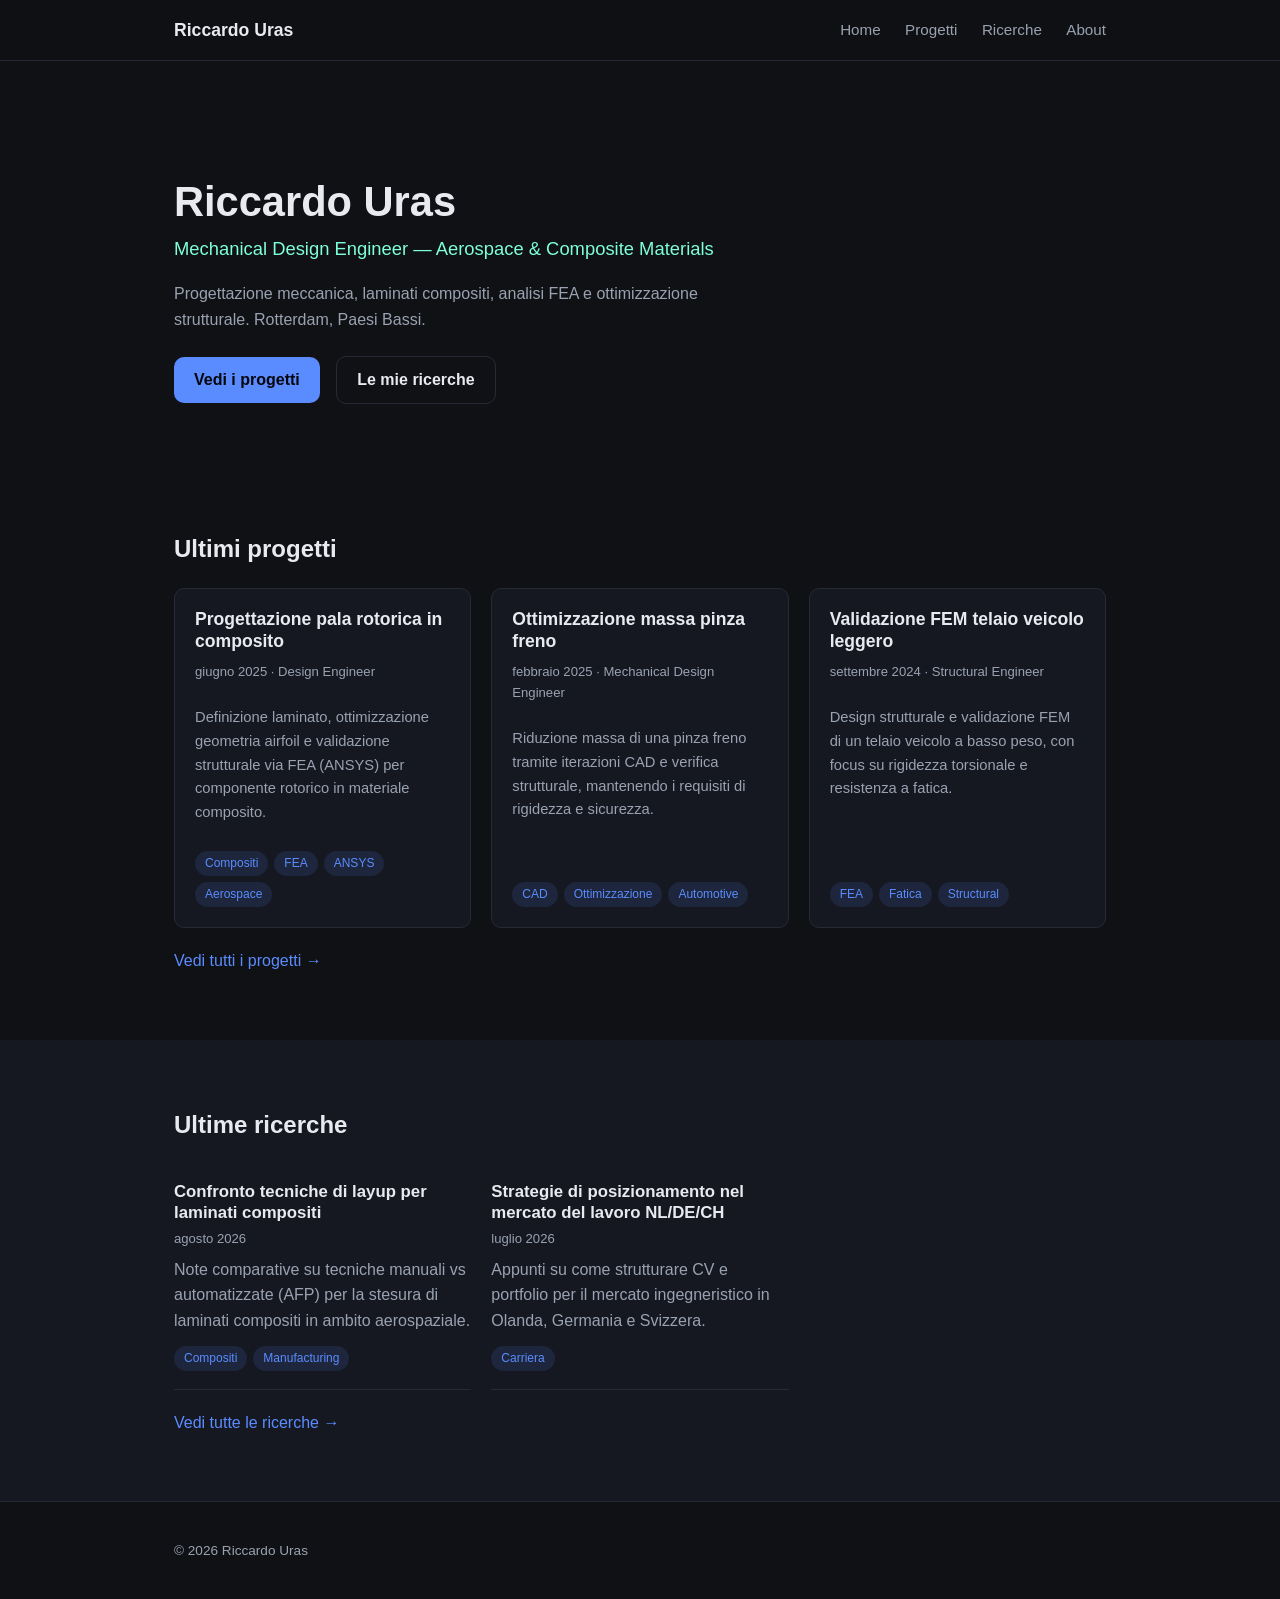
==== index.html @ dc78141c "Add files via upload" ====
<!DOCTYPE html>
<html lang="it">
<head>
<meta charset="UTF-8">
<meta name="viewport" content="width=device-width, initial-scale=1.0">
<title>Riccardo Uras | Mechanical Design Engineer</title>
<meta name="description" content="Portfolio di Riccardo Uras - Mechanical Design Engineer specializzato in materiali compositi e aerospace.">
<link rel="stylesheet" href="assets/css/style.css">
<link rel="icon" href="data:,">
</head>
<body>

<header class="site-header">
  <div class="container header-inner">
    <a href="index.html" class="logo">Riccardo Uras</a>
    <nav class="main-nav">
      <a href="index.html">Home</a>
      <a href="projects.html">Progetti</a>
      <a href="research.html">Ricerche</a>
      <a href="about.html">About</a>
    </nav>
  </div>
</header>

<section class="hero">
  <div class="container">
    <h1>Riccardo Uras</h1>
    <p class="subtitle">Mechanical Design Engineer &mdash; Aerospace &amp; Composite Materials</p>
    <p class="hero-text">
      Progettazione meccanica, laminati compositi, analisi FEA e ottimizzazione strutturale.
      Rotterdam, Paesi Bassi.
    </p>
    <div class="hero-links">
      <a href="projects.html" class="btn btn-primary">Vedi i progetti</a>
      <a href="research.html" class="btn btn-secondary">Le mie ricerche</a>
    </div>
  </div>
</section>

<section class="section">
  <div class="container">
    <h2>Ultimi progetti</h2>
    <div id="latest-projects" class="card-grid">Caricamento...</div>
    <p class="see-all"><a href="projects.html">Vedi tutti i progetti &rarr;</a></p>
  </div>
</section>

<section class="section section-alt">
  <div class="container">
    <h2>Ultime ricerche</h2>
    <div id="latest-research" class="card-grid">Caricamento...</div>
    <p class="see-all"><a href="research.html">Vedi tutte le ricerche &rarr;</a></p>
  </div>
</section>

<footer class="site-footer">
  <div class="container">
    <p>&copy; <span id="year"></span> Riccardo Uras</p>
  </div>
</footer>

<script src="assets/js/main.js"></script>
<script>
  document.getElementById('year').textContent = new Date().getFullYear();
  loadHomeContent();
</script>
</body>
</html>
---- assets/css/style.css ----
/* ==== Base ==== */
:root {
  --bg: #0f1115;
  --bg-alt: #151821;
  --text: #e8eaf0;
  --text-dim: #9aa2b1;
  --accent: #5b8cff;
  --accent-2: #7fffd4;
  --border: #262a35;
  --radius: 10px;
  --maxw: 980px;
}

* { box-sizing: border-box; }

body {
  margin: 0;
  background: var(--bg);
  color: var(--text);
  font-family: -apple-system, BlinkMacSystemFont, "Segoe UI", Roboto, Helvetica, Arial, sans-serif;
  line-height: 1.6;
}

.container {
  max-width: var(--maxw);
  margin: 0 auto;
  padding: 0 24px;
}

a { color: var(--accent); text-decoration: none; }
a:hover { text-decoration: underline; }

h1, h2, h3 { line-height: 1.25; }

/* ==== Header ==== */
.site-header {
  border-bottom: 1px solid var(--border);
  position: sticky;
  top: 0;
  background: rgba(15,17,21,0.9);
  backdrop-filter: blur(6px);
  z-index: 10;
}
.header-inner {
  display: flex;
  justify-content: space-between;
  align-items: center;
  padding: 16px 24px;
}
.logo {
  font-weight: 700;
  font-size: 1.1rem;
  color: var(--text);
}
.logo:hover { text-decoration: none; color: var(--accent); }
.main-nav a {
  margin-left: 20px;
  color: var(--text-dim);
  font-size: 0.95rem;
}
.main-nav a.active,
.main-nav a:hover {
  color: var(--text);
}

/* ==== Hero ==== */
.hero {
  padding: 80px 0 60px;
  text-align: left;
}
.hero h1 {
  font-size: 2.6rem;
  margin-bottom: 6px;
}
.subtitle {
  color: var(--accent-2);
  font-size: 1.15rem;
  margin: 0 0 18px;
}
.hero-text {
  max-width: 600px;
  color: var(--text-dim);
}
.hero-links { margin-top: 24px; }

.btn {
  display: inline-block;
  padding: 10px 20px;
  border-radius: var(--radius);
  font-weight: 600;
  margin-right: 12px;
}
.btn-primary {
  background: var(--accent);
  color: #05070c;
}
.btn-primary:hover { text-decoration: none; opacity: 0.9; }
.btn-secondary {
  border: 1px solid var(--border);
  color: var(--text);
}
.btn-secondary:hover { text-decoration: none; border-color: var(--accent); }

/* ==== Sections ==== */
.section { padding: 50px 0; }
.section-alt { background: var(--bg-alt); }
.page-header {
  padding: 60px 0 30px;
  border-bottom: 1px solid var(--border);
}
.page-header p { color: var(--text-dim); }

.see-all { margin-top: 20px; }

/* ==== Cards ==== */
.card-grid {
  display: grid;
  grid-template-columns: repeat(auto-fill, minmax(260px, 1fr));
  gap: 20px;
  margin-top: 24px;
}
.card {
  background: var(--bg-alt);
  border: 1px solid var(--border);
  border-radius: var(--radius);
  padding: 20px;
  display: flex;
  flex-direction: column;
}
.card h3 { margin: 0 0 8px; font-size: 1.1rem; }
.card .meta {
  color: var(--text-dim);
  font-size: 0.82rem;
  margin-bottom: 10px;
}
.card p { color: var(--text-dim); font-size: 0.92rem; flex-grow: 1; }
.tag-row { margin-top: 12px; display: flex; flex-wrap: wrap; gap: 6px; }
.tag {
  background: rgba(91,140,255,0.12);
  color: var(--accent);
  border-radius: 999px;
  padding: 3px 10px;
  font-size: 0.75rem;
}
.card-link { margin-top: 14px; font-weight: 600; font-size: 0.88rem; }

/* ==== Research list ==== */
.list-grid { margin-top: 24px; }
.research-item {
  border-bottom: 1px solid var(--border);
  padding: 18px 0;
}
.research-item h3 { margin: 0 0 4px; font-size: 1.05rem; }
.research-item .meta { color: var(--text-dim); font-size: 0.82rem; margin-bottom: 8px; }
.research-item p { color: var(--text-dim); margin: 0 0 8px; }

/* ==== Filters ==== */
.filters {
  display: flex;
  flex-wrap: wrap;
  gap: 8px;
  margin-bottom: 8px;
}
.filter-btn {
  background: transparent;
  border: 1px solid var(--border);
  color: var(--text-dim);
  border-radius: 999px;
  padding: 5px 14px;
  font-size: 0.82rem;
  cursor: pointer;
}
.filter-btn.active,
.filter-btn:hover {
  border-color: var(--accent);
  color: var(--accent);
}

/* ==== About ==== */
.about-content { max-width: 720px; }
.skills-list { color: var(--text-dim); }

/* ==== Footer ==== */
.site-footer {
  border-top: 1px solid var(--border);
  padding: 24px 0;
  color: var(--text-dim);
  font-size: 0.85rem;
}

@media (max-width: 600px) {
  .header-inner { flex-direction: column; gap: 10px; align-items: flex-start; }
  .main-nav a { margin-left: 0; margin-right: 16px; }
  .hero h1 { font-size: 2rem; }
}
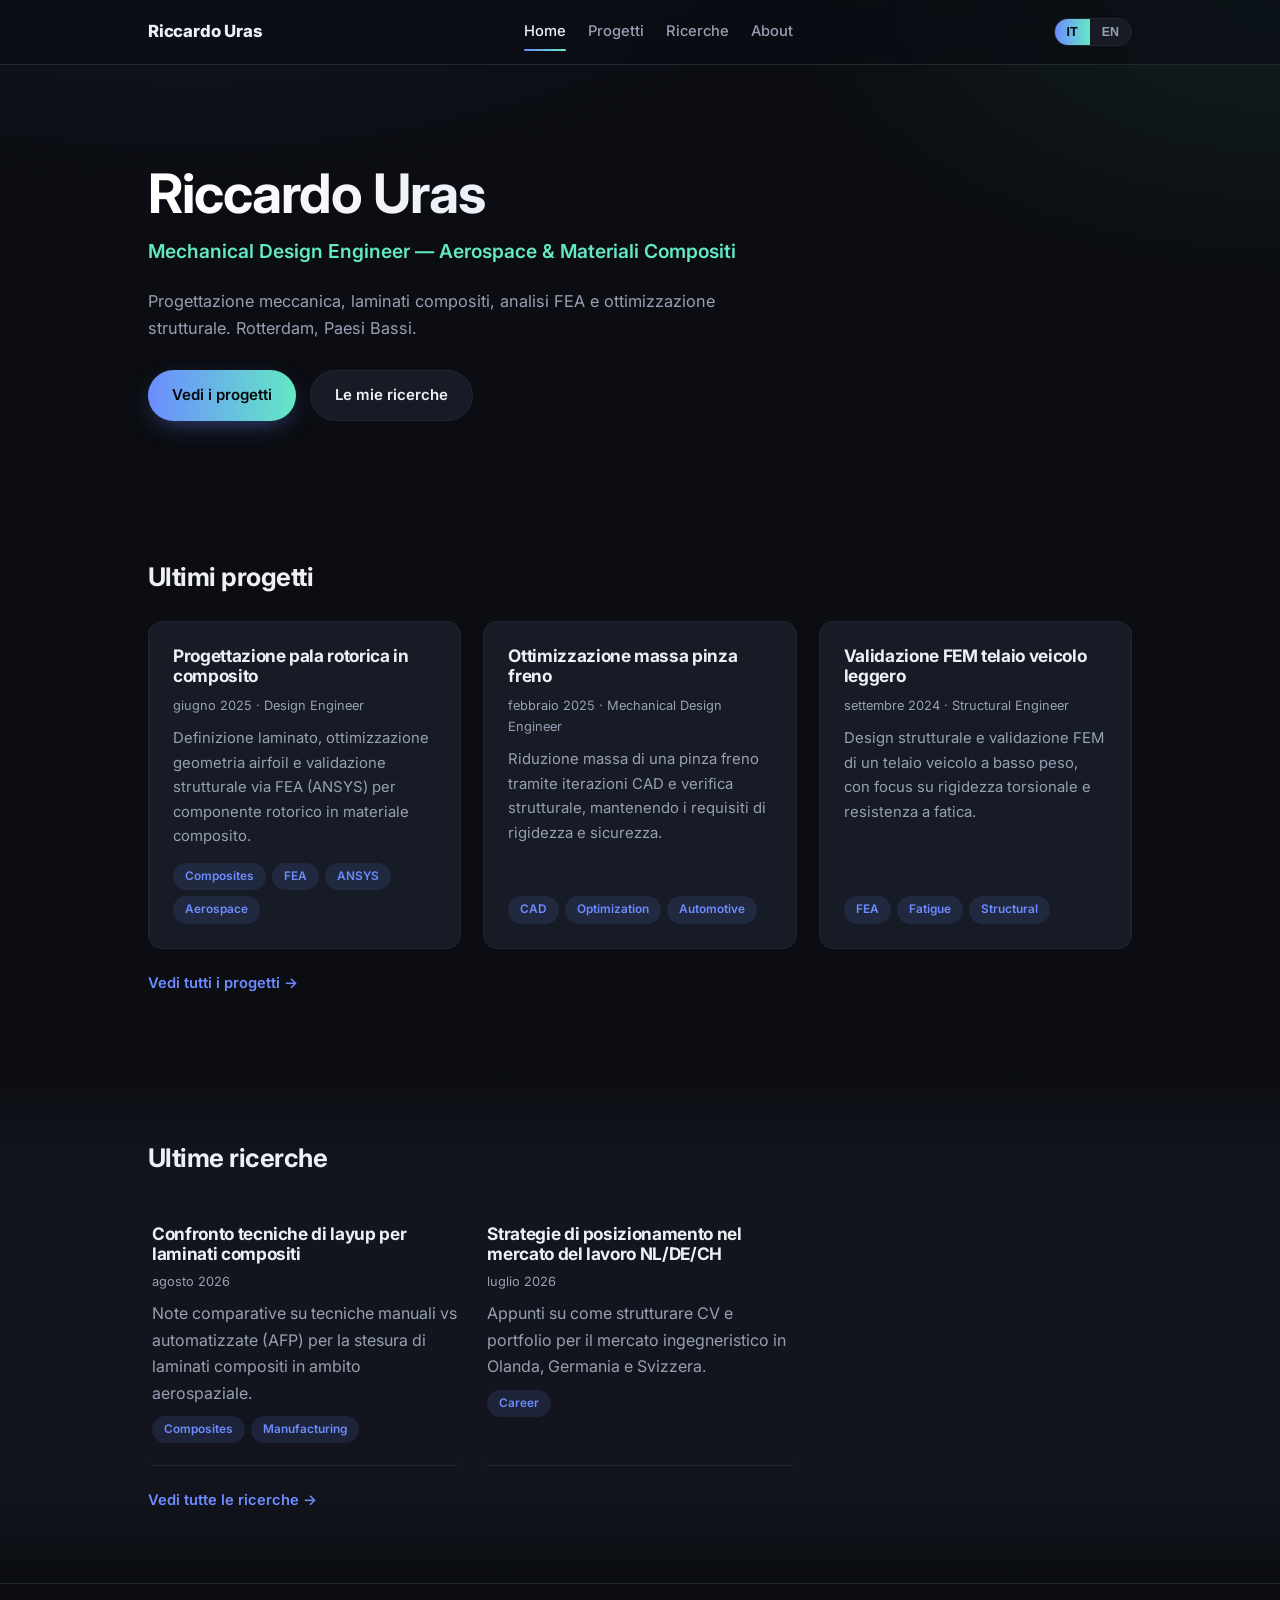
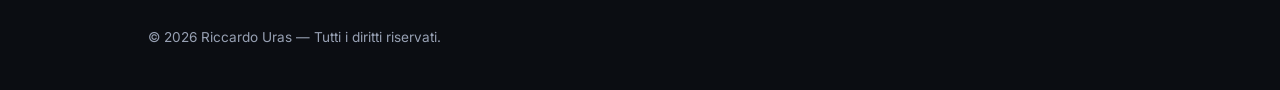
==== commit 84589b46: "Add files via upload" ====
--- a/index.html
+++ b/index.html
@@ -4,7 +4,9 @@
 <meta charset="UTF-8">
 <meta name="viewport" content="width=device-width, initial-scale=1.0">
 <title>Riccardo Uras | Mechanical Design Engineer</title>
-<meta name="description" content="Portfolio di Riccardo Uras - Mechanical Design Engineer specializzato in materiali compositi e aerospace.">
+<meta name="description" content="Portfolio of Riccardo Uras - Mechanical Design Engineer specialized in composite materials and aerospace.">
+<link rel="preconnect" href="https://fonts.googleapis.com">
+<link href="https://fonts.googleapis.com/css2?family=Inter:wght@400;500;600;700;800&display=swap" rel="stylesheet">
 <link rel="stylesheet" href="assets/css/style.css">
 <link rel="icon" href="data:,">
 </head>
@@ -14,55 +16,54 @@
   <div class="container header-inner">
     <a href="index.html" class="logo">Riccardo Uras</a>
     <nav class="main-nav">
-      <a href="index.html">Home</a>
-      <a href="projects.html">Progetti</a>
-      <a href="research.html">Ricerche</a>
-      <a href="about.html">About</a>
+      <a href="index.html" data-i18n="nav_home" class="active">Home</a>
+      <a href="projects.html" data-i18n="nav_projects">Projects</a>
+      <a href="research.html" data-i18n="nav_research">Research</a>
+      <a href="about.html" data-i18n="nav_about">About</a>
     </nav>
+    <div class="header-right">
+      <div class="lang-switch">
+        <button data-lang="it">IT</button>
+        <button data-lang="en">EN</button>
+      </div>
+    </div>
   </div>
 </header>
 
 <section class="hero">
   <div class="container">
-    <h1>Riccardo Uras</h1>
-    <p class="subtitle">Mechanical Design Engineer &mdash; Aerospace &amp; Composite Materials</p>
-    <p class="hero-text">
-      Progettazione meccanica, laminati compositi, analisi FEA e ottimizzazione strutturale.
-      Rotterdam, Paesi Bassi.
-    </p>
+    <h1 data-i18n="hero_title">Riccardo Uras</h1>
+    <p class="subtitle" data-i18n="hero_subtitle">Mechanical Design Engineer</p>
+    <p class="hero-text" data-i18n="hero_text">...</p>
     <div class="hero-links">
-      <a href="projects.html" class="btn btn-primary">Vedi i progetti</a>
-      <a href="research.html" class="btn btn-secondary">Le mie ricerche</a>
+      <a href="projects.html" class="btn btn-primary" data-i18n="hero_btn_projects">View projects</a>
+      <a href="research.html" class="btn btn-secondary" data-i18n="hero_btn_research">My research</a>
     </div>
   </div>
 </section>
 
 <section class="section">
   <div class="container">
-    <h2>Ultimi progetti</h2>
-    <div id="latest-projects" class="card-grid">Caricamento...</div>
-    <p class="see-all"><a href="projects.html">Vedi tutti i progetti &rarr;</a></p>
+    <h2 data-i18n="home_latest_projects">Latest projects</h2>
+    <div id="latest-projects" class="card-grid"></div>
+    <p class="see-all"><a href="projects.html" data-i18n="see_all">View all projects &rarr;</a></p>
   </div>
 </section>
 
 <section class="section section-alt">
   <div class="container">
-    <h2>Ultime ricerche</h2>
-    <div id="latest-research" class="card-grid">Caricamento...</div>
-    <p class="see-all"><a href="research.html">Vedi tutte le ricerche &rarr;</a></p>
+    <h2 data-i18n="home_latest_research">Latest research</h2>
+    <div id="latest-research" class="card-grid"></div>
+    <p class="see-all"><a href="research.html" data-i18n="see_all_research">View all research &rarr;</a></p>
   </div>
 </section>
 
 <footer class="site-footer">
   <div class="container">
-    <p>&copy; <span id="year"></span> Riccardo Uras</p>
+    <p>&copy; <span id="year"></span> Riccardo Uras &mdash; <span data-i18n="footer_rights">All rights reserved.</span></p>
   </div>
 </footer>
 
 <script src="assets/js/main.js"></script>
-<script>
-  document.getElementById('year').textContent = new Date().getFullYear();
-  loadHomeContent();
-</script>
 </body>
 </html>
--- a/assets/css/style.css
+++ b/assets/css/style.css
@@ -1,195 +1,253 @@
-/* ==== Base ==== */
+/* ==== Design tokens ==== */
 :root {
-  --bg: #0f1115;
-  --bg-alt: #151821;
-  --text: #e8eaf0;
-  --text-dim: #9aa2b1;
-  --accent: #5b8cff;
-  --accent-2: #7fffd4;
-  --border: #262a35;
-  --radius: 10px;
-  --maxw: 980px;
+  --bg: #0b0d12;
+  --bg-alt: #12151d;
+  --surface: #171b25;
+  --text: #eef0f5;
+  --text-dim: #97a0b3;
+  --accent: #6c8cff;
+  --accent-2: #63e9c4;
+  --border: #232733;
+  --radius-sm: 8px;
+  --radius: 14px;
+  --radius-lg: 20px;
+  --maxw: 1040px;
+  --shadow: 0 10px 30px -12px rgba(0,0,0,0.5);
+  --transition: 0.2s ease;
 }
 
 * { box-sizing: border-box; }
+
+html { scroll-behavior: smooth; }
 
 body {
   margin: 0;
-  background: var(--bg);
+  background:
+    radial-gradient(1200px 600px at 15% -10%, rgba(108,140,255,0.10), transparent 60%),
+    radial-gradient(900px 500px at 100% 0%, rgba(99,233,196,0.08), transparent 55%),
+    var(--bg);
   color: var(--text);
-  font-family: -apple-system, BlinkMacSystemFont, "Segoe UI", Roboto, Helvetica, Arial, sans-serif;
-  line-height: 1.6;
+  font-family: "Inter", -apple-system, BlinkMacSystemFont, "Segoe UI", Roboto, Helvetica, Arial, sans-serif;
+  line-height: 1.65;
+  -webkit-font-smoothing: antialiased;
 }
 
 .container {
   max-width: var(--maxw);
   margin: 0 auto;
-  padding: 0 24px;
-}
-
-a { color: var(--accent); text-decoration: none; }
-a:hover { text-decoration: underline; }
-
-h1, h2, h3 { line-height: 1.25; }
+  padding: 0 28px;
+}
+
+a { color: var(--accent); text-decoration: none; transition: color var(--transition); }
+a:hover { color: var(--accent-2); }
+
+h1, h2, h3 { line-height: 1.2; letter-spacing: -0.02em; font-weight: 700; }
 
 /* ==== Header ==== */
 .site-header {
   border-bottom: 1px solid var(--border);
   position: sticky;
   top: 0;
-  background: rgba(15,17,21,0.9);
-  backdrop-filter: blur(6px);
-  z-index: 10;
+  background: rgba(11,13,18,0.72);
+  backdrop-filter: blur(14px) saturate(160%);
+  z-index: 20;
 }
 .header-inner {
   display: flex;
   justify-content: space-between;
   align-items: center;
-  padding: 16px 24px;
+  padding: 18px 28px;
+  gap: 16px;
 }
 .logo {
+  font-weight: 800;
+  font-size: 1.05rem;
+  color: var(--text);
+  letter-spacing: -0.01em;
+}
+.logo:hover { color: var(--accent); }
+
+.header-right { display: flex; align-items: center; gap: 20px; }
+
+.main-nav { display: flex; align-items: center; }
+.main-nav a {
+  margin-left: 22px;
+  color: var(--text-dim);
+  font-size: 0.92rem;
+  font-weight: 500;
+  position: relative;
+  padding-bottom: 2px;
+}
+.main-nav a:first-child { margin-left: 0; }
+.main-nav a.active,
+.main-nav a:hover { color: var(--text); }
+.main-nav a.active::after {
+  content: "";
+  position: absolute;
+  left: 0; right: 0; bottom: -6px;
+  height: 2px;
+  background: linear-gradient(90deg, var(--accent), var(--accent-2));
+  border-radius: 2px;
+}
+
+/* Language switch */
+.lang-switch {
+  display: flex;
+  border: 1px solid var(--border);
+  border-radius: 999px;
+  overflow: hidden;
+  background: var(--surface);
+}
+.lang-switch button {
+  border: none;
+  background: transparent;
+  color: var(--text-dim);
+  font-size: 0.78rem;
   font-weight: 700;
-  font-size: 1.1rem;
-  color: var(--text);
-}
-.logo:hover { text-decoration: none; color: var(--accent); }
-.main-nav a {
-  margin-left: 20px;
-  color: var(--text-dim);
-  font-size: 0.95rem;
-}
-.main-nav a.active,
-.main-nav a:hover {
-  color: var(--text);
+  padding: 6px 12px;
+  cursor: pointer;
+  transition: all var(--transition);
+}
+.lang-switch button.active {
+  background: linear-gradient(90deg, var(--accent), var(--accent-2));
+  color: #05070c;
 }
 
 /* ==== Hero ==== */
-.hero {
-  padding: 80px 0 60px;
-  text-align: left;
-}
+.hero { padding: 96px 0 64px; position: relative; }
 .hero h1 {
-  font-size: 2.6rem;
-  margin-bottom: 6px;
+  font-size: clamp(2.4rem, 5vw, 3.4rem);
+  margin: 0 0 10px;
+  background: linear-gradient(90deg, #ffffff, #c7d0e8);
+  -webkit-background-clip: text;
+  background-clip: text;
+  color: transparent;
 }
 .subtitle {
   color: var(--accent-2);
-  font-size: 1.15rem;
-  margin: 0 0 18px;
-}
-.hero-text {
-  max-width: 600px;
-  color: var(--text-dim);
-}
-.hero-links { margin-top: 24px; }
+  font-size: 1.2rem;
+  font-weight: 600;
+  margin: 0 0 20px;
+}
+.hero-text { max-width: 620px; color: var(--text-dim); font-size: 1.02rem; }
+.hero-links { margin-top: 28px; display: flex; gap: 14px; flex-wrap: wrap; }
 
 .btn {
-  display: inline-block;
-  padding: 10px 20px;
-  border-radius: var(--radius);
-  font-weight: 600;
-  margin-right: 12px;
+  display: inline-flex;
+  align-items: center;
+  padding: 12px 24px;
+  border-radius: 999px;
+  font-weight: 600;
+  font-size: 0.94rem;
+  transition: transform var(--transition), box-shadow var(--transition), opacity var(--transition);
 }
 .btn-primary {
-  background: var(--accent);
+  background: linear-gradient(90deg, var(--accent), var(--accent-2));
   color: #05070c;
-}
-.btn-primary:hover { text-decoration: none; opacity: 0.9; }
+  box-shadow: 0 8px 24px -8px rgba(108,140,255,0.5);
+}
+.btn-primary:hover { transform: translateY(-2px); color: #05070c; }
 .btn-secondary {
   border: 1px solid var(--border);
   color: var(--text);
-}
-.btn-secondary:hover { text-decoration: none; border-color: var(--accent); }
+  background: var(--surface);
+}
+.btn-secondary:hover { border-color: var(--accent); color: var(--text); transform: translateY(-2px); }
 
 /* ==== Sections ==== */
-.section { padding: 50px 0; }
-.section-alt { background: var(--bg-alt); }
-.page-header {
-  padding: 60px 0 30px;
-  border-bottom: 1px solid var(--border);
-}
-.page-header p { color: var(--text-dim); }
-
-.see-all { margin-top: 20px; }
+.section { padding: 56px 0; }
+.section-alt { background: linear-gradient(180deg, transparent, var(--bg-alt) 20%, var(--bg-alt) 80%, transparent); }
+.section h2 { font-size: 1.6rem; margin-bottom: 4px; }
+
+.page-header { padding: 72px 0 36px; border-bottom: 1px solid var(--border); }
+.page-header h1 { font-size: clamp(2rem, 4vw, 2.6rem); margin-bottom: 10px; }
+.page-header p { color: var(--text-dim); font-size: 1.02rem; max-width: 600px; }
+
+.see-all { margin-top: 22px; font-weight: 600; font-size: 0.92rem; }
 
 /* ==== Cards ==== */
 .card-grid {
   display: grid;
-  grid-template-columns: repeat(auto-fill, minmax(260px, 1fr));
-  gap: 20px;
-  margin-top: 24px;
+  grid-template-columns: repeat(auto-fill, minmax(270px, 1fr));
+  gap: 22px;
+  margin-top: 28px;
 }
 .card {
-  background: var(--bg-alt);
+  background: var(--surface);
   border: 1px solid var(--border);
   border-radius: var(--radius);
-  padding: 20px;
+  padding: 24px;
   display: flex;
   flex-direction: column;
-}
-.card h3 { margin: 0 0 8px; font-size: 1.1rem; }
-.card .meta {
-  color: var(--text-dim);
-  font-size: 0.82rem;
-  margin-bottom: 10px;
-}
-.card p { color: var(--text-dim); font-size: 0.92rem; flex-grow: 1; }
-.tag-row { margin-top: 12px; display: flex; flex-wrap: wrap; gap: 6px; }
+  transition: transform var(--transition), border-color var(--transition), box-shadow var(--transition);
+}
+.card:hover {
+  transform: translateY(-4px);
+  border-color: rgba(108,140,255,0.35);
+  box-shadow: var(--shadow);
+}
+.card h3 { margin: 0 0 8px; font-size: 1.08rem; }
+.card .meta { color: var(--text-dim); font-size: 0.8rem; margin-bottom: 10px; }
+.card p { color: var(--text-dim); font-size: 0.93rem; flex-grow: 1; margin: 0 0 14px; }
+
+.tag-row { display: flex; flex-wrap: wrap; gap: 6px; margin-top: auto; }
 .tag {
-  background: rgba(91,140,255,0.12);
+  background: rgba(108,140,255,0.12);
   color: var(--accent);
   border-radius: 999px;
-  padding: 3px 10px;
-  font-size: 0.75rem;
-}
-.card-link { margin-top: 14px; font-weight: 600; font-size: 0.88rem; }
+  padding: 4px 12px;
+  font-size: 0.74rem;
+  font-weight: 600;
+}
+.card-link { margin-top: 14px; font-weight: 600; font-size: 0.88rem; display: inline-block; }
 
 /* ==== Research list ==== */
-.list-grid { margin-top: 24px; }
+.list-grid { margin-top: 28px; display: flex; flex-direction: column; gap: 4px; }
 .research-item {
   border-bottom: 1px solid var(--border);
-  padding: 18px 0;
-}
-.research-item h3 { margin: 0 0 4px; font-size: 1.05rem; }
-.research-item .meta { color: var(--text-dim); font-size: 0.82rem; margin-bottom: 8px; }
-.research-item p { color: var(--text-dim); margin: 0 0 8px; }
+  padding: 22px 4px;
+  transition: background var(--transition);
+  border-radius: var(--radius-sm);
+}
+.research-item:hover { background: rgba(255,255,255,0.02); }
+.research-item h3 { margin: 0 0 6px; font-size: 1.08rem; }
+.research-item .meta { color: var(--text-dim); font-size: 0.8rem; margin-bottom: 8px; }
+.research-item p { color: var(--text-dim); margin: 0 0 10px; }
 
 /* ==== Filters ==== */
-.filters {
-  display: flex;
-  flex-wrap: wrap;
-  gap: 8px;
-  margin-bottom: 8px;
-}
+.filters { display: flex; flex-wrap: wrap; gap: 8px; margin-bottom: 4px; }
 .filter-btn {
-  background: transparent;
-  border: 1px solid var(--border);
-  color: var(--text-dim);
-  border-radius: 999px;
-  padding: 5px 14px;
+  background: var(--surface);
+  border: 1px solid var(--border);
+  color: var(--text-dim);
+  border-radius: 999px;
+  padding: 6px 16px;
   font-size: 0.82rem;
+  font-weight: 600;
   cursor: pointer;
+  transition: all var(--transition);
 }
 .filter-btn.active,
-.filter-btn:hover {
-  border-color: var(--accent);
-  color: var(--accent);
-}
+.filter-btn:hover { border-color: var(--accent); color: var(--text); background: rgba(108,140,255,0.1); }
 
 /* ==== About ==== */
 .about-content { max-width: 720px; }
-.skills-list { color: var(--text-dim); }
+.about-content p { color: var(--text-dim); font-size: 1rem; }
+.about-content h2 { margin-top: 40px; font-size: 1.3rem; }
+.skills-list { color: var(--text-dim); padding-left: 20px; }
+.skills-list li { margin-bottom: 6px; }
 
 /* ==== Footer ==== */
 .site-footer {
   border-top: 1px solid var(--border);
-  padding: 24px 0;
+  padding: 28px 0;
   color: var(--text-dim);
   font-size: 0.85rem;
 }
 
-@media (max-width: 600px) {
-  .header-inner { flex-direction: column; gap: 10px; align-items: flex-start; }
-  .main-nav a { margin-left: 0; margin-right: 16px; }
-  .hero h1 { font-size: 2rem; }
-}
+@media (max-width: 640px) {
+  .header-inner { flex-wrap: wrap; }
+  .main-nav a { margin-left: 0; margin-right: 18px; }
+  .header-right { width: 100%; justify-content: space-between; order: 3; margin-top: 10px; }
+  .hero { padding: 64px 0 44px; }
+}
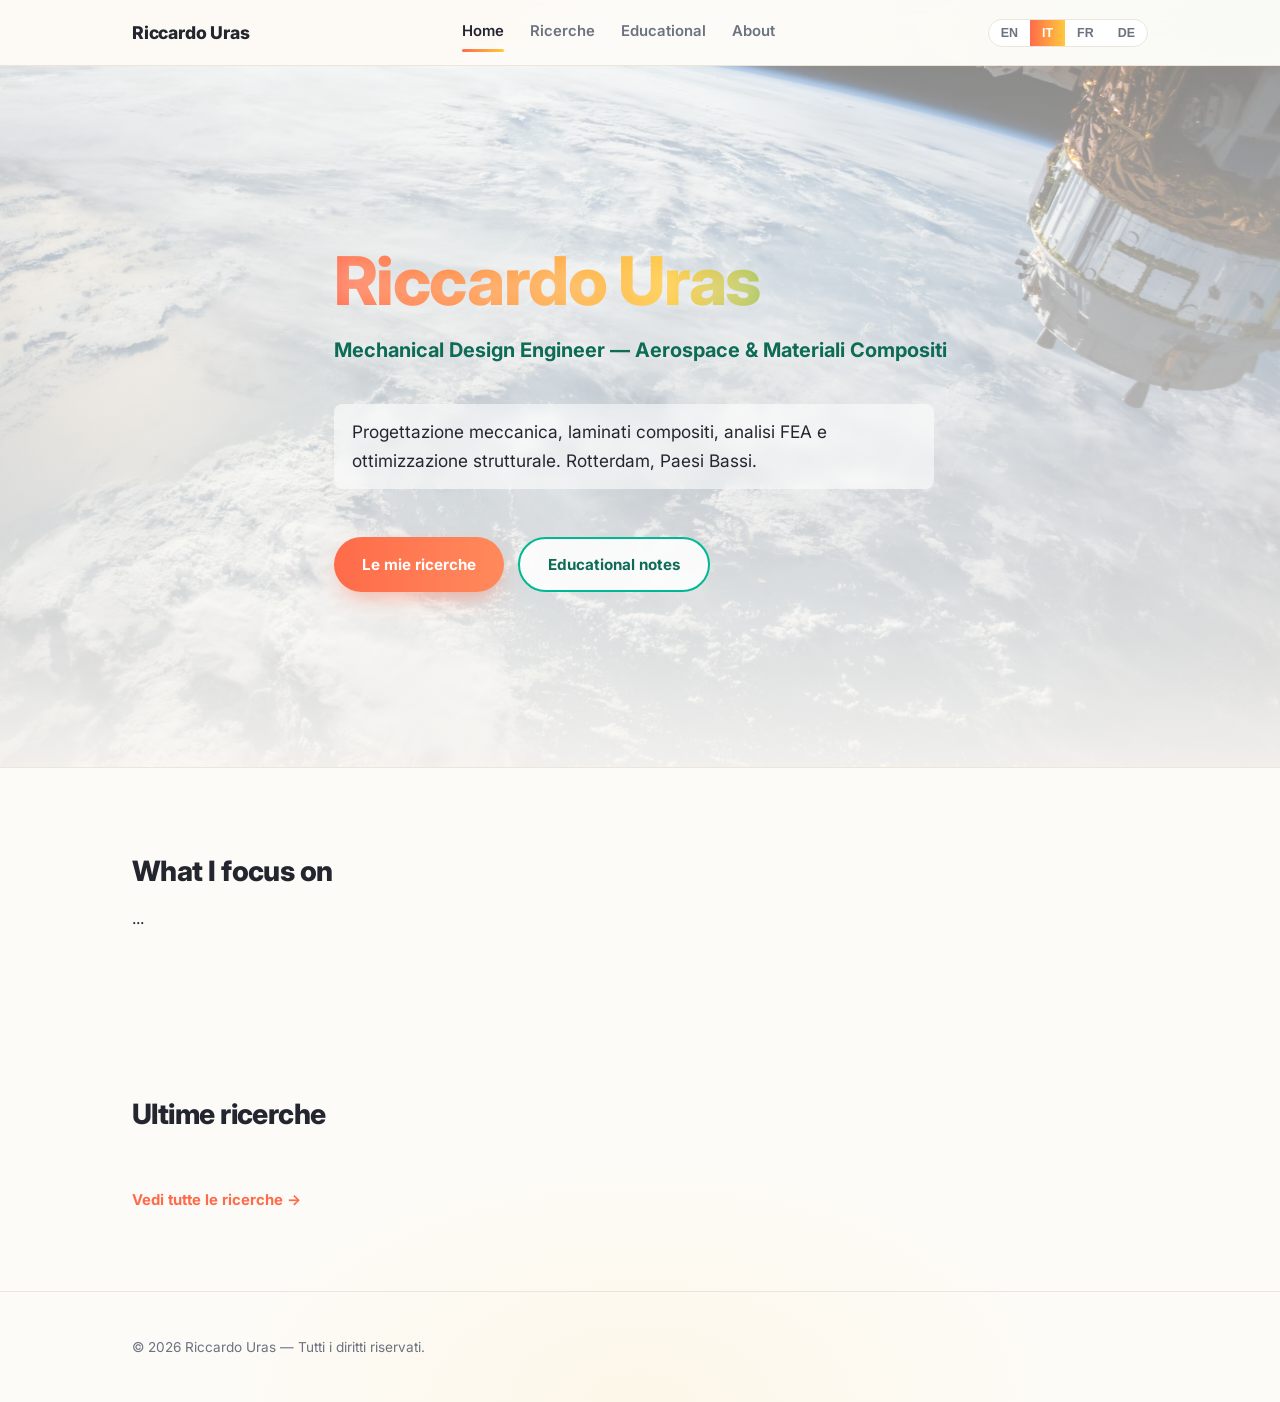
==== commit 55ce166c: "Add files via upload" ====
--- a/index.html
+++ b/index.html
@@ -1,5 +1,5 @@
 <!DOCTYPE html>
-<html lang="it">
+<html lang="en">
 <head>
 <meta charset="UTF-8">
 <meta name="viewport" content="width=device-width, initial-scale=1.0">
@@ -17,14 +17,16 @@
     <a href="index.html" class="logo">Riccardo Uras</a>
     <nav class="main-nav">
       <a href="index.html" data-i18n="nav_home" class="active">Home</a>
-      <a href="projects.html" data-i18n="nav_projects">Projects</a>
       <a href="research.html" data-i18n="nav_research">Research</a>
+      <a href="educational.html" data-i18n="nav_educational">Educational</a>
       <a href="about.html" data-i18n="nav_about">About</a>
     </nav>
     <div class="header-right">
       <div class="lang-switch">
+        <button data-lang="en">EN</button>
         <button data-lang="it">IT</button>
-        <button data-lang="en">EN</button>
+        <button data-lang="fr">FR</button>
+        <button data-lang="de">DE</button>
       </div>
     </div>
   </div>
@@ -36,25 +38,24 @@
     <p class="subtitle" data-i18n="hero_subtitle">Mechanical Design Engineer</p>
     <p class="hero-text" data-i18n="hero_text">...</p>
     <div class="hero-links">
-      <a href="projects.html" class="btn btn-primary" data-i18n="hero_btn_projects">View projects</a>
-      <a href="research.html" class="btn btn-secondary" data-i18n="hero_btn_research">My research</a>
+      <a href="research.html" class="btn btn-primary" data-i18n="hero_btn_research">Explore my research</a>
+      <a href="educational.html" class="btn btn-secondary" data-i18n="hero_btn_educational">Educational notes</a>
     </div>
   </div>
 </section>
 
 <section class="section">
   <div class="container">
-    <h2 data-i18n="home_latest_projects">Latest projects</h2>
-    <div id="latest-projects" class="card-grid"></div>
-    <p class="see-all"><a href="projects.html" data-i18n="see_all">View all projects &rarr;</a></p>
+    <h2 data-i18n="home_intro_title">What I focus on</h2>
+    <p class="section-intro-text" data-i18n="home_intro_text">...</p>
   </div>
 </section>
 
-<section class="section section-alt">
+<section class="section">
   <div class="container">
-    <h2 data-i18n="home_latest_research">Latest research</h2>
-    <div id="latest-research" class="card-grid"></div>
-    <p class="see-all"><a href="research.html" data-i18n="see_all_research">View all research &rarr;</a></p>
+    <h2 data-i18n="home_latest_research">Latest articles</h2>
+    <div id="latest-research" class="list-grid"></div>
+    <p class="see-all"><a href="research.html" data-i18n="see_all_research">View all articles &rarr;</a></p>
   </div>
 </section>
 
--- a/assets/css/style.css
+++ b/assets/css/style.css
@@ -1,30 +1,31 @@
-/* ==== Design tokens ==== */
+/* ==== Design tokens - LIGHT & VIBRANT THEME v2 ==== */
 :root {
-  --bg: #0b0d12;
-  --bg-alt: #12151d;
-  --surface: #171b25;
-  --text: #eef0f5;
-  --text-dim: #97a0b3;
-  --accent: #6c8cff;
-  --accent-2: #63e9c4;
-  --border: #232733;
+  --bg: #fdfbf7;
+  --bg-alt: #fff4e8;
+  --surface: #ffffff;
+  --text: #23262f;
+  --text-dim: #6b7280;
+  --accent: #ff6b4a;
+  --accent-2: #00b894;
+  --accent-3: #ffc93c;
+  --border: #ece5da;
   --radius-sm: 8px;
-  --radius: 14px;
-  --radius-lg: 20px;
-  --maxw: 1040px;
-  --shadow: 0 10px 30px -12px rgba(0,0,0,0.5);
+  --radius: 16px;
+  --radius-lg: 22px;
+  --maxw: 1080px;
+  --shadow: 0 12px 28px -14px rgba(35,38,47,0.18);
   --transition: 0.2s ease;
 }
 
 * { box-sizing: border-box; }
-
 html { scroll-behavior: smooth; }
 
 body {
   margin: 0;
   background:
-    radial-gradient(1200px 600px at 15% -10%, rgba(108,140,255,0.10), transparent 60%),
-    radial-gradient(900px 500px at 100% 0%, rgba(99,233,196,0.08), transparent 55%),
+    radial-gradient(1000px 500px at 10% -10%, rgba(255,107,74,0.10), transparent 60%),
+    radial-gradient(900px 500px at 100% 0%, rgba(0,184,148,0.10), transparent 55%),
+    radial-gradient(700px 400px at 50% 100%, rgba(255,201,60,0.08), transparent 60%),
     var(--bg);
   color: var(--text);
   font-family: "Inter", -apple-system, BlinkMacSystemFont, "Segoe UI", Roboto, Helvetica, Arial, sans-serif;
@@ -32,222 +33,144 @@
   -webkit-font-smoothing: antialiased;
 }
 
-.container {
-  max-width: var(--maxw);
-  margin: 0 auto;
-  padding: 0 28px;
-}
-
+.container { max-width: var(--maxw); margin: 0 auto; padding: 0 32px; }
 a { color: var(--accent); text-decoration: none; transition: color var(--transition); }
 a:hover { color: var(--accent-2); }
-
-h1, h2, h3 { line-height: 1.2; letter-spacing: -0.02em; font-weight: 700; }
+h1, h2, h3 { line-height: 1.2; letter-spacing: -0.02em; font-weight: 800; color: var(--text); }
 
 /* ==== Header ==== */
 .site-header {
   border-bottom: 1px solid var(--border);
   position: sticky;
   top: 0;
-  background: rgba(11,13,18,0.72);
+  background: rgba(253,251,247,0.85);
   backdrop-filter: blur(14px) saturate(160%);
   z-index: 20;
 }
-.header-inner {
-  display: flex;
-  justify-content: space-between;
-  align-items: center;
-  padding: 18px 28px;
-  gap: 16px;
-}
-.logo {
-  font-weight: 800;
-  font-size: 1.05rem;
-  color: var(--text);
-  letter-spacing: -0.01em;
-}
+.header-inner { display: flex; justify-content: space-between; align-items: center; padding: 18px 32px; gap: 16px; }
+.logo { font-weight: 800; font-size: 1.1rem; color: var(--text); letter-spacing: -0.01em; }
 .logo:hover { color: var(--accent); }
-
 .header-right { display: flex; align-items: center; gap: 20px; }
-
 .main-nav { display: flex; align-items: center; }
-.main-nav a {
-  margin-left: 22px;
-  color: var(--text-dim);
-  font-size: 0.92rem;
-  font-weight: 500;
-  position: relative;
-  padding-bottom: 2px;
-}
+.main-nav a { margin-left: 26px; color: var(--text-dim); font-size: 0.93rem; font-weight: 600; position: relative; padding-bottom: 2px; }
 .main-nav a:first-child { margin-left: 0; }
-.main-nav a.active,
-.main-nav a:hover { color: var(--text); }
+.main-nav a.active, .main-nav a:hover { color: var(--text); }
 .main-nav a.active::after {
-  content: "";
-  position: absolute;
-  left: 0; right: 0; bottom: -6px;
-  height: 2px;
-  background: linear-gradient(90deg, var(--accent), var(--accent-2));
-  border-radius: 2px;
+  content: ""; position: absolute; left: 0; right: 0; bottom: -6px; height: 3px;
+  background: linear-gradient(90deg, var(--accent), var(--accent-3)); border-radius: 2px;
 }
 
-/* Language switch */
-.lang-switch {
+.lang-switch { display: flex; border: 1px solid var(--border); border-radius: 999px; overflow: hidden; background: var(--surface); }
+.lang-switch button { border: none; background: transparent; color: var(--text-dim); font-size: 0.78rem; font-weight: 700; padding: 6px 12px; cursor: pointer; transition: all var(--transition); }
+.lang-switch button.active { background: linear-gradient(90deg, var(--accent), var(--accent-3)); color: #ffffff; }
+
+/* ==== Hero — more immersive, lighter overlay so the photo shows through ==== */
+.hero {
+  min-height: 78vh;
   display: flex;
-  border: 1px solid var(--border);
-  border-radius: 999px;
-  overflow: hidden;
-  background: var(--surface);
+  align-items: center;
+  position: relative;
+  background-image:
+    linear-gradient(180deg, rgba(253,251,247,0.55) 0%, rgba(253,251,247,0.72) 55%, rgba(253,251,247,0.94) 100%),
+    url('../img/hero-bg.jpg');
+  background-size: cover;
+  background-position: center 45%;
+  background-repeat: no-repeat;
+  border-bottom: 1px solid var(--border);
 }
-.lang-switch button {
-  border: none;
-  background: transparent;
-  color: var(--text-dim);
-  font-size: 0.78rem;
-  font-weight: 700;
-  padding: 6px 12px;
-  cursor: pointer;
-  transition: all var(--transition);
-}
-.lang-switch button.active {
-  background: linear-gradient(90deg, var(--accent), var(--accent-2));
-  color: #05070c;
-}
-
-/* ==== Hero ==== */
-.hero { padding: 96px 0 64px; position: relative; }
+.hero .container { padding-top: 60px; padding-bottom: 60px; }
 .hero h1 {
-  font-size: clamp(2.4rem, 5vw, 3.4rem);
-  margin: 0 0 10px;
-  background: linear-gradient(90deg, #ffffff, #c7d0e8);
+  font-size: clamp(2.6rem, 6vw, 4.2rem);
+  margin: 0 0 12px;
+  background: linear-gradient(90deg, var(--accent), var(--accent-3) 55%, var(--accent-2));
   -webkit-background-clip: text;
   background-clip: text;
   color: transparent;
+  text-shadow: 0 2px 24px rgba(255,255,255,0.4);
 }
 .subtitle {
-  color: var(--accent-2);
-  font-size: 1.2rem;
-  font-weight: 600;
+  color: #0e6b56;
+  font-size: 1.25rem;
+  font-weight: 700;
   margin: 0 0 20px;
+  text-shadow: 0 1px 12px rgba(255,255,255,0.6);
 }
-.hero-text { max-width: 620px; color: var(--text-dim); font-size: 1.02rem; }
-.hero-links { margin-top: 28px; display: flex; gap: 14px; flex-wrap: wrap; }
+.hero-text {
+  max-width: 600px;
+  color: var(--text);
+  font-size: 1.08rem;
+  background: rgba(255,255,255,0.55);
+  backdrop-filter: blur(6px);
+  padding: 14px 18px;
+  border-radius: var(--radius-sm);
+  display: inline-block;
+}
+.hero-links { margin-top: 30px; display: flex; gap: 14px; flex-wrap: wrap; }
 
-.btn {
-  display: inline-flex;
-  align-items: center;
-  padding: 12px 24px;
-  border-radius: 999px;
-  font-weight: 600;
-  font-size: 0.94rem;
-  transition: transform var(--transition), box-shadow var(--transition), opacity var(--transition);
-}
-.btn-primary {
-  background: linear-gradient(90deg, var(--accent), var(--accent-2));
-  color: #05070c;
-  box-shadow: 0 8px 24px -8px rgba(108,140,255,0.5);
-}
-.btn-primary:hover { transform: translateY(-2px); color: #05070c; }
-.btn-secondary {
-  border: 1px solid var(--border);
-  color: var(--text);
-  background: var(--surface);
-}
-.btn-secondary:hover { border-color: var(--accent); color: var(--text); transform: translateY(-2px); }
+.btn { display: inline-flex; align-items: center; padding: 13px 28px; border-radius: 999px; font-weight: 700; font-size: 0.95rem; transition: transform var(--transition), box-shadow var(--transition), opacity var(--transition); }
+.btn-primary { background: linear-gradient(90deg, var(--accent), #ff8a5c); color: #ffffff; box-shadow: 0 10px 24px -8px rgba(255,107,74,0.55); }
+.btn-primary:hover { transform: translateY(-2px); color: #ffffff; box-shadow: 0 14px 28px -8px rgba(255,107,74,0.65); }
+.btn-secondary { border: 2px solid var(--accent-2); color: #0e6b56; background: rgba(255,255,255,0.85); backdrop-filter: blur(4px); }
+.btn-secondary:hover { background: var(--accent-2); color: #ffffff; transform: translateY(-2px); }
 
 /* ==== Sections ==== */
-.section { padding: 56px 0; }
+.section { padding: 64px 0; }
 .section-alt { background: linear-gradient(180deg, transparent, var(--bg-alt) 20%, var(--bg-alt) 80%, transparent); }
-.section h2 { font-size: 1.6rem; margin-bottom: 4px; }
-
-.page-header { padding: 72px 0 36px; border-bottom: 1px solid var(--border); }
-.page-header h1 { font-size: clamp(2rem, 4vw, 2.6rem); margin-bottom: 10px; }
-.page-header p { color: var(--text-dim); font-size: 1.02rem; max-width: 600px; }
-
-.see-all { margin-top: 22px; font-weight: 600; font-size: 0.92rem; }
+.section h2 { font-size: 1.75rem; margin-bottom: 6px; }
+.page-header { padding: 76px 0 40px; border-bottom: 1px solid var(--border); }
+.page-header h1 { font-size: clamp(2.1rem, 4vw, 2.8rem); margin-bottom: 12px; }
+.page-header p { color: var(--text-dim); font-size: 1.06rem; max-width: 620px; }
+.see-all { margin-top: 24px; font-weight: 700; font-size: 0.93rem; }
 
 /* ==== Cards ==== */
-.card-grid {
-  display: grid;
-  grid-template-columns: repeat(auto-fill, minmax(270px, 1fr));
-  gap: 22px;
-  margin-top: 28px;
-}
+.card-grid { display: grid; grid-template-columns: repeat(auto-fill, minmax(280px, 1fr)); gap: 24px; margin-top: 32px; }
 .card {
   background: var(--surface);
   border: 1px solid var(--border);
   border-radius: var(--radius);
-  padding: 24px;
+  padding: 26px;
   display: flex;
   flex-direction: column;
   transition: transform var(--transition), border-color var(--transition), box-shadow var(--transition);
+  border-top: 4px solid var(--accent-3);
 }
-.card:hover {
-  transform: translateY(-4px);
-  border-color: rgba(108,140,255,0.35);
-  box-shadow: var(--shadow);
-}
-.card h3 { margin: 0 0 8px; font-size: 1.08rem; }
-.card .meta { color: var(--text-dim); font-size: 0.8rem; margin-bottom: 10px; }
-.card p { color: var(--text-dim); font-size: 0.93rem; flex-grow: 1; margin: 0 0 14px; }
-
+.card:nth-child(3n+2) { border-top-color: var(--accent); }
+.card:nth-child(3n+3) { border-top-color: var(--accent-2); }
+.card:hover { transform: translateY(-6px); box-shadow: var(--shadow); }
+.card h3 { margin: 0 0 10px; font-size: 1.12rem; }
+.card .meta { color: var(--text-dim); font-size: 0.8rem; margin-bottom: 12px; font-weight: 600; }
+.card p { color: var(--text-dim); font-size: 0.95rem; flex-grow: 1; margin: 0 0 16px; }
 .tag-row { display: flex; flex-wrap: wrap; gap: 6px; margin-top: auto; }
-.tag {
-  background: rgba(108,140,255,0.12);
-  color: var(--accent);
-  border-radius: 999px;
-  padding: 4px 12px;
-  font-size: 0.74rem;
-  font-weight: 600;
-}
-.card-link { margin-top: 14px; font-weight: 600; font-size: 0.88rem; display: inline-block; }
+.tag { background: rgba(255,107,74,0.10); color: var(--accent); border-radius: 999px; padding: 4px 12px; font-size: 0.74rem; font-weight: 700; }
+.card-link { margin-top: 16px; font-weight: 700; font-size: 0.89rem; display: inline-block; color: var(--accent-2); }
 
 /* ==== Research list ==== */
-.list-grid { margin-top: 28px; display: flex; flex-direction: column; gap: 4px; }
-.research-item {
-  border-bottom: 1px solid var(--border);
-  padding: 22px 4px;
-  transition: background var(--transition);
-  border-radius: var(--radius-sm);
-}
-.research-item:hover { background: rgba(255,255,255,0.02); }
-.research-item h3 { margin: 0 0 6px; font-size: 1.08rem; }
-.research-item .meta { color: var(--text-dim); font-size: 0.8rem; margin-bottom: 8px; }
+.list-grid { margin-top: 32px; display: flex; flex-direction: column; gap: 4px; }
+.research-item { border-bottom: 1px solid var(--border); padding: 24px 6px; transition: background var(--transition); border-radius: var(--radius-sm); }
+.research-item:hover { background: rgba(255,201,60,0.08); }
+.research-item h3 { margin: 0 0 6px; font-size: 1.12rem; }
+.research-item .meta { color: var(--text-dim); font-size: 0.8rem; margin-bottom: 8px; font-weight: 600; }
 .research-item p { color: var(--text-dim); margin: 0 0 10px; }
 
 /* ==== Filters ==== */
 .filters { display: flex; flex-wrap: wrap; gap: 8px; margin-bottom: 4px; }
-.filter-btn {
-  background: var(--surface);
-  border: 1px solid var(--border);
-  color: var(--text-dim);
-  border-radius: 999px;
-  padding: 6px 16px;
-  font-size: 0.82rem;
-  font-weight: 600;
-  cursor: pointer;
-  transition: all var(--transition);
-}
-.filter-btn.active,
-.filter-btn:hover { border-color: var(--accent); color: var(--text); background: rgba(108,140,255,0.1); }
+.filter-btn { background: var(--surface); border: 1px solid var(--border); color: var(--text-dim); border-radius: 999px; padding: 7px 18px; font-size: 0.83rem; font-weight: 700; cursor: pointer; transition: all var(--transition); }
+.filter-btn.active, .filter-btn:hover { border-color: var(--accent); color: var(--accent); background: rgba(255,107,74,0.08); }
 
 /* ==== About ==== */
-.about-content { max-width: 720px; }
-.about-content p { color: var(--text-dim); font-size: 1rem; }
-.about-content h2 { margin-top: 40px; font-size: 1.3rem; }
+.about-content { max-width: 740px; }
+.about-content p { color: var(--text-dim); font-size: 1.03rem; }
+.about-content h2 { margin-top: 42px; font-size: 1.38rem; }
 .skills-list { color: var(--text-dim); padding-left: 20px; }
-.skills-list li { margin-bottom: 6px; }
+.skills-list li { margin-bottom: 9px; }
+.skills-list li::marker { color: var(--accent); }
 
 /* ==== Footer ==== */
-.site-footer {
-  border-top: 1px solid var(--border);
-  padding: 28px 0;
-  color: var(--text-dim);
-  font-size: 0.85rem;
-}
+.site-footer { border-top: 1px solid var(--border); padding: 30px 0; color: var(--text-dim); font-size: 0.85rem; }
 
 @media (max-width: 640px) {
   .header-inner { flex-wrap: wrap; }
   .main-nav a { margin-left: 0; margin-right: 18px; }
   .header-right { width: 100%; justify-content: space-between; order: 3; margin-top: 10px; }
-  .hero { padding: 64px 0 44px; }
+  .hero { min-height: auto; padding: 60px 0; }
 }
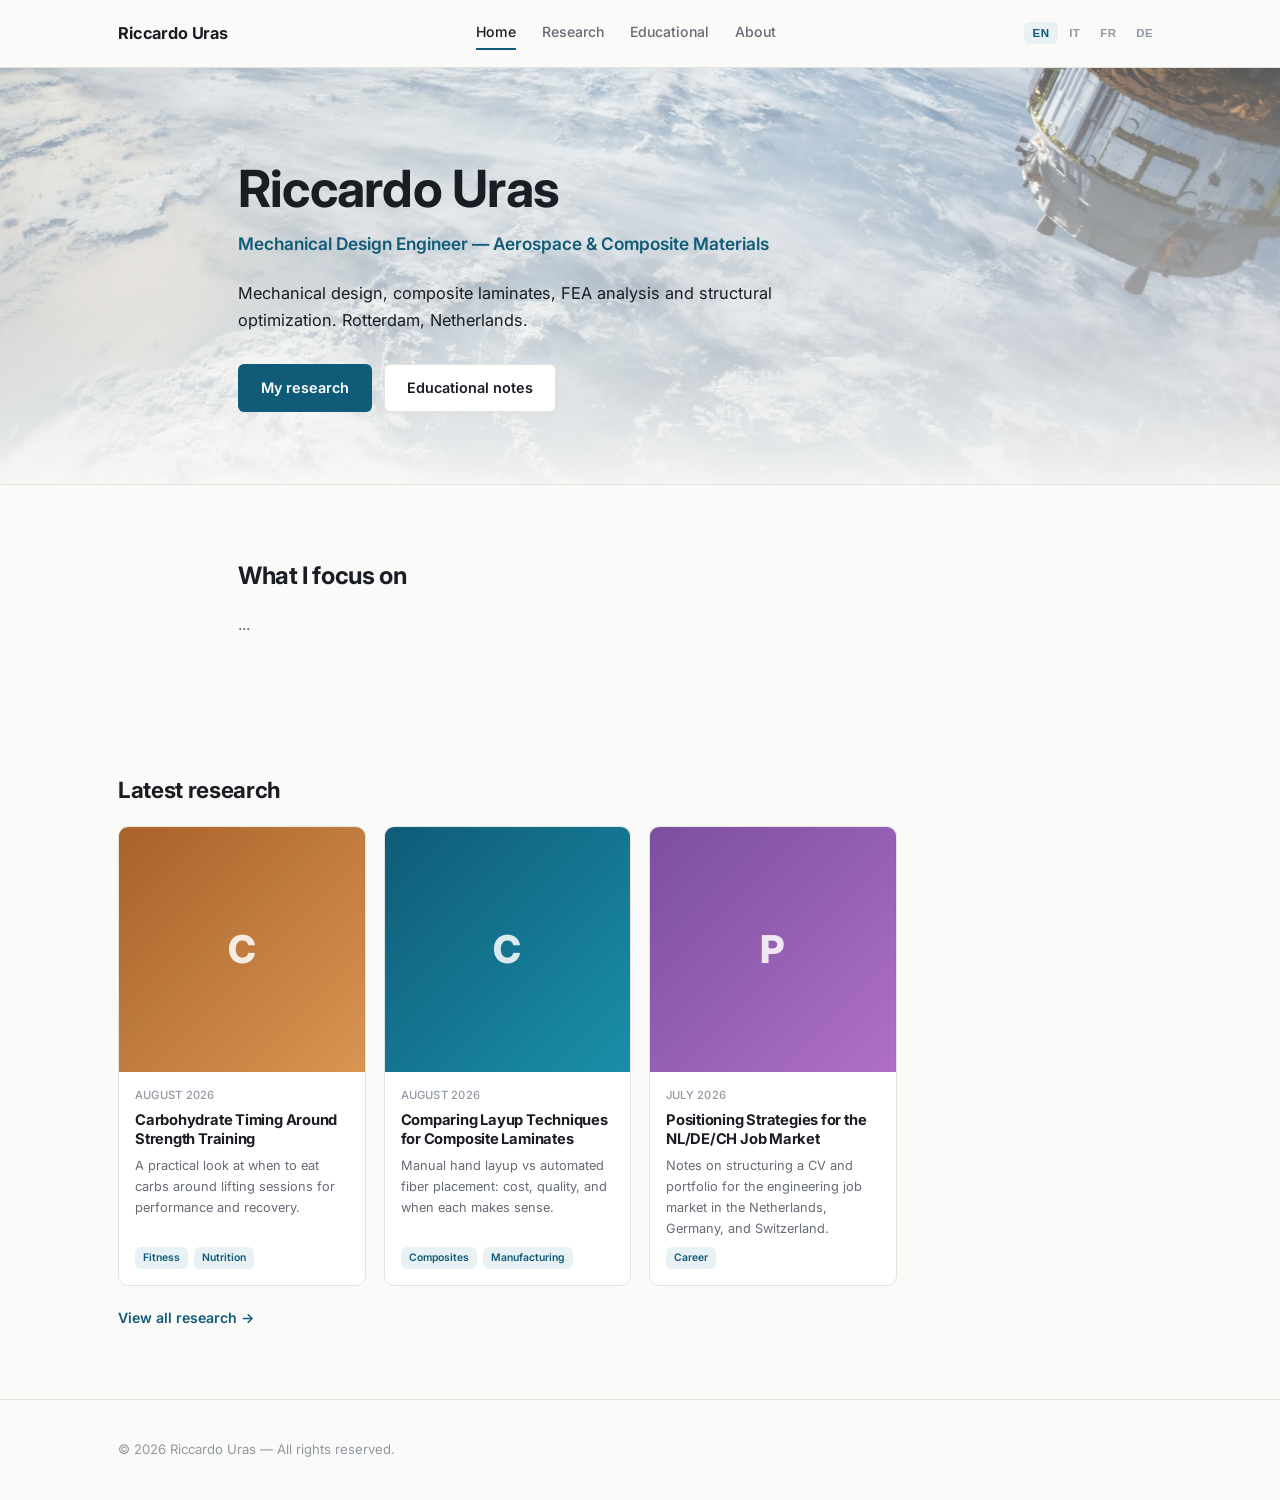
==== commit c55446aa: "Add files via upload" ====
--- a/index.html
+++ b/index.html
@@ -11,9 +11,8 @@
 <link rel="icon" href="data:,">
 </head>
 <body>
-
 <header class="site-header">
-  <div class="container header-inner">
+  <div class="header-inner">
     <a href="index.html" class="logo">Riccardo Uras</a>
     <nav class="main-nav">
       <a href="index.html" data-i18n="nav_home" class="active">Home</a>
@@ -31,9 +30,8 @@
     </div>
   </div>
 </header>
-
 <section class="hero">
-  <div class="container">
+  <div class="container-narrow">
     <h1 data-i18n="hero_title">Riccardo Uras</h1>
     <p class="subtitle" data-i18n="hero_subtitle">Mechanical Design Engineer</p>
     <p class="hero-text" data-i18n="hero_text">...</p>
@@ -43,28 +41,24 @@
     </div>
   </div>
 </section>
-
-<section class="section">
-  <div class="container">
+<section class="section-narrow">
+  <div class="container-narrow">
     <h2 data-i18n="home_intro_title">What I focus on</h2>
     <p class="section-intro-text" data-i18n="home_intro_text">...</p>
   </div>
 </section>
-
 <section class="section">
   <div class="container">
     <h2 data-i18n="home_latest_research">Latest articles</h2>
-    <div id="latest-research" class="list-grid"></div>
+    <div id="latest-research" class="card-grid"></div>
     <p class="see-all"><a href="research.html" data-i18n="see_all_research">View all articles &rarr;</a></p>
   </div>
 </section>
-
 <footer class="site-footer">
   <div class="container">
     <p>&copy; <span id="year"></span> Riccardo Uras &mdash; <span data-i18n="footer_rights">All rights reserved.</span></p>
   </div>
 </footer>
-
 <script src="assets/js/main.js"></script>
 </body>
 </html>
--- a/assets/css/style.css
+++ b/assets/css/style.css
@@ -1,20 +1,19 @@
-/* ==== Design tokens - LIGHT & VIBRANT THEME v2 ==== */
+/* ==== Minimal, elegant, single-accent design ==== */
 :root {
-  --bg: #fdfbf7;
-  --bg-alt: #fff4e8;
+  --bg: #fafaf8;
   --surface: #ffffff;
-  --text: #23262f;
-  --text-dim: #6b7280;
-  --accent: #ff6b4a;
-  --accent-2: #00b894;
-  --accent-3: #ffc93c;
-  --border: #ece5da;
-  --radius-sm: 8px;
-  --radius: 16px;
-  --radius-lg: 22px;
-  --maxw: 1080px;
-  --shadow: 0 12px 28px -14px rgba(35,38,47,0.18);
-  --transition: 0.2s ease;
+  --text: #1a1d23;
+  --text-dim: #666b76;
+  --text-faint: #9198a3;
+  --accent: #0f5b78;
+  --accent-soft: #e8f1f4;
+  --border: #e4e2dc;
+  --radius-sm: 6px;
+  --radius: 10px;
+  --maxw: 1100px;
+  --maxw-narrow: 860px;
+  --shadow: 0 10px 26px -12px rgba(15,25,35,0.16);
+  --transition: 0.18s ease;
 }
 
 * { box-sizing: border-box; }
@@ -22,155 +21,134 @@
 
 body {
   margin: 0;
-  background:
-    radial-gradient(1000px 500px at 10% -10%, rgba(255,107,74,0.10), transparent 60%),
-    radial-gradient(900px 500px at 100% 0%, rgba(0,184,148,0.10), transparent 55%),
-    radial-gradient(700px 400px at 50% 100%, rgba(255,201,60,0.08), transparent 60%),
-    var(--bg);
+  background: var(--bg);
   color: var(--text);
   font-family: "Inter", -apple-system, BlinkMacSystemFont, "Segoe UI", Roboto, Helvetica, Arial, sans-serif;
   line-height: 1.65;
   -webkit-font-smoothing: antialiased;
 }
 
-.container { max-width: var(--maxw); margin: 0 auto; padding: 0 32px; }
+.container { max-width: var(--maxw); margin: 0 auto; padding: 0 28px; }
+.container-narrow { max-width: var(--maxw-narrow); margin: 0 auto; padding: 0 28px; }
 a { color: var(--accent); text-decoration: none; transition: color var(--transition); }
-a:hover { color: var(--accent-2); }
-h1, h2, h3 { line-height: 1.2; letter-spacing: -0.02em; font-weight: 800; color: var(--text); }
+a:hover { color: #0a3f52; }
+h1, h2, h3 { line-height: 1.25; letter-spacing: -0.015em; font-weight: 700; color: var(--text); }
 
-/* ==== Header ==== */
-.site-header {
-  border-bottom: 1px solid var(--border);
-  position: sticky;
-  top: 0;
-  background: rgba(253,251,247,0.85);
-  backdrop-filter: blur(14px) saturate(160%);
-  z-index: 20;
-}
-.header-inner { display: flex; justify-content: space-between; align-items: center; padding: 18px 32px; gap: 16px; }
-.logo { font-weight: 800; font-size: 1.1rem; color: var(--text); letter-spacing: -0.01em; }
+.site-header { border-bottom: 1px solid var(--border); position: sticky; top: 0; background: rgba(250,250,248,0.92); backdrop-filter: blur(10px); z-index: 30; }
+.header-inner { display: flex; justify-content: space-between; align-items: center; padding: 20px 28px; gap: 16px; flex-wrap: wrap; max-width: var(--maxw); margin: 0 auto; }
+.logo { font-weight: 700; font-size: 1.02rem; color: var(--text); letter-spacing: -0.01em; }
 .logo:hover { color: var(--accent); }
-.header-right { display: flex; align-items: center; gap: 20px; }
+.header-right { display: flex; align-items: center; gap: 22px; }
 .main-nav { display: flex; align-items: center; }
-.main-nav a { margin-left: 26px; color: var(--text-dim); font-size: 0.93rem; font-weight: 600; position: relative; padding-bottom: 2px; }
+.main-nav a { margin-left: 26px; color: var(--text-dim); font-size: 0.88rem; font-weight: 500; position: relative; padding-bottom: 3px; cursor: pointer; }
 .main-nav a:first-child { margin-left: 0; }
 .main-nav a.active, .main-nav a:hover { color: var(--text); }
-.main-nav a.active::after {
-  content: ""; position: absolute; left: 0; right: 0; bottom: -6px; height: 3px;
-  background: linear-gradient(90deg, var(--accent), var(--accent-3)); border-radius: 2px;
-}
+.main-nav a.active::after { content: ""; position: absolute; left: 0; right: 0; bottom: -3px; height: 2px; background: var(--accent); }
 
-.lang-switch { display: flex; border: 1px solid var(--border); border-radius: 999px; overflow: hidden; background: var(--surface); }
-.lang-switch button { border: none; background: transparent; color: var(--text-dim); font-size: 0.78rem; font-weight: 700; padding: 6px 12px; cursor: pointer; transition: all var(--transition); }
-.lang-switch button.active { background: linear-gradient(90deg, var(--accent), var(--accent-3)); color: #ffffff; }
+.lang-switch { display: flex; gap: 2px; }
+.lang-switch button { border: 1px solid transparent; background: transparent; color: var(--text-faint); font-size: 0.72rem; font-weight: 600; padding: 4px 8px; cursor: pointer; transition: all var(--transition); border-radius: var(--radius-sm); letter-spacing: 0.03em; }
+.lang-switch button.active { color: var(--accent); background: var(--accent-soft); }
+.lang-switch button:hover { color: var(--accent); }
 
-/* ==== Hero — more immersive, lighter overlay so the photo shows through ==== */
-.hero {
-  min-height: 78vh;
-  display: flex;
-  align-items: center;
-  position: relative;
-  background-image:
-    linear-gradient(180deg, rgba(253,251,247,0.55) 0%, rgba(253,251,247,0.72) 55%, rgba(253,251,247,0.94) 100%),
-    url('../img/hero-bg.jpg');
-  background-size: cover;
-  background-position: center 45%;
-  background-repeat: no-repeat;
-  border-bottom: 1px solid var(--border);
-}
-.hero .container { padding-top: 60px; padding-bottom: 60px; }
-.hero h1 {
-  font-size: clamp(2.6rem, 6vw, 4.2rem);
-  margin: 0 0 12px;
-  background: linear-gradient(90deg, var(--accent), var(--accent-3) 55%, var(--accent-2));
-  -webkit-background-clip: text;
-  background-clip: text;
-  color: transparent;
-  text-shadow: 0 2px 24px rgba(255,255,255,0.4);
-}
-.subtitle {
-  color: #0e6b56;
-  font-size: 1.25rem;
-  font-weight: 700;
-  margin: 0 0 20px;
-  text-shadow: 0 1px 12px rgba(255,255,255,0.6);
-}
-.hero-text {
-  max-width: 600px;
-  color: var(--text);
-  font-size: 1.08rem;
-  background: rgba(255,255,255,0.55);
-  backdrop-filter: blur(6px);
-  padding: 14px 18px;
-  border-radius: var(--radius-sm);
-  display: inline-block;
-}
-.hero-links { margin-top: 30px; display: flex; gap: 14px; flex-wrap: wrap; }
+.hero { padding: 88px 0 72px; position: relative; background-image: linear-gradient(180deg, rgba(250,250,248,0.35) 0%, rgba(250,250,248,0.65) 60%, rgba(250,250,248,0.96) 100%), url('../img/hero-bg.jpg'); background-size: cover; background-position: center 42%; background-repeat: no-repeat; border-bottom: 1px solid var(--border); }
+.hero .container-narrow h1 { font-size: clamp(2.2rem, 4.8vw, 3.2rem); margin: 0 0 10px; color: var(--text); }
+.subtitle { color: var(--accent); font-size: 1.08rem; font-weight: 600; margin: 0 0 22px; }
+.hero-text { max-width: 560px; color: var(--text); font-size: 1.02rem; }
+.hero-links { margin-top: 30px; display: flex; gap: 12px; flex-wrap: wrap; }
 
-.btn { display: inline-flex; align-items: center; padding: 13px 28px; border-radius: 999px; font-weight: 700; font-size: 0.95rem; transition: transform var(--transition), box-shadow var(--transition), opacity var(--transition); }
-.btn-primary { background: linear-gradient(90deg, var(--accent), #ff8a5c); color: #ffffff; box-shadow: 0 10px 24px -8px rgba(255,107,74,0.55); }
-.btn-primary:hover { transform: translateY(-2px); color: #ffffff; box-shadow: 0 14px 28px -8px rgba(255,107,74,0.65); }
-.btn-secondary { border: 2px solid var(--accent-2); color: #0e6b56; background: rgba(255,255,255,0.85); backdrop-filter: blur(4px); }
-.btn-secondary:hover { background: var(--accent-2); color: #ffffff; transform: translateY(-2px); }
+.btn { display: inline-flex; align-items: center; padding: 11px 22px; border-radius: var(--radius-sm); font-weight: 600; font-size: 0.9rem; transition: all var(--transition); border: 1px solid transparent; cursor: pointer; }
+.btn-primary { background: var(--accent); color: #ffffff; }
+.btn-primary:hover { background: #0a3f52; color: #ffffff; }
+.btn-secondary { border-color: var(--border); color: var(--text); background: var(--surface); }
+.btn-secondary:hover { border-color: var(--accent); color: var(--accent); }
 
-/* ==== Sections ==== */
-.section { padding: 64px 0; }
-.section-alt { background: linear-gradient(180deg, transparent, var(--bg-alt) 20%, var(--bg-alt) 80%, transparent); }
-.section h2 { font-size: 1.75rem; margin-bottom: 6px; }
-.page-header { padding: 76px 0 40px; border-bottom: 1px solid var(--border); }
-.page-header h1 { font-size: clamp(2.1rem, 4vw, 2.8rem); margin-bottom: 12px; }
-.page-header p { color: var(--text-dim); font-size: 1.06rem; max-width: 620px; }
-.see-all { margin-top: 24px; font-weight: 700; font-size: 0.93rem; }
+.section { padding: 56px 0; }
+.section-narrow { padding: 56px 0; }
+.section h2 { font-size: 1.4rem; margin-bottom: 6px; }
+.section-intro-text { color: var(--text-dim); max-width: 620px; margin-bottom: 8px; }
+.page-header { padding: 60px 0 30px; border-bottom: 1px solid var(--border); }
+.page-header h1 { font-size: clamp(1.8rem, 3.6vw, 2.3rem); margin-bottom: 10px; }
+.page-header p { color: var(--text-dim); font-size: 0.98rem; max-width: 600px; }
+.see-all { margin-top: 20px; font-weight: 600; font-size: 0.88rem; }
 
-/* ==== Cards ==== */
-.card-grid { display: grid; grid-template-columns: repeat(auto-fill, minmax(280px, 1fr)); gap: 24px; margin-top: 32px; }
-.card {
-  background: var(--surface);
-  border: 1px solid var(--border);
-  border-radius: var(--radius);
-  padding: 26px;
-  display: flex;
-  flex-direction: column;
-  transition: transform var(--transition), border-color var(--transition), box-shadow var(--transition);
-  border-top: 4px solid var(--accent-3);
-}
-.card:nth-child(3n+2) { border-top-color: var(--accent); }
-.card:nth-child(3n+3) { border-top-color: var(--accent-2); }
-.card:hover { transform: translateY(-6px); box-shadow: var(--shadow); }
-.card h3 { margin: 0 0 10px; font-size: 1.12rem; }
-.card .meta { color: var(--text-dim); font-size: 0.8rem; margin-bottom: 12px; font-weight: 600; }
-.card p { color: var(--text-dim); font-size: 0.95rem; flex-grow: 1; margin: 0 0 16px; }
-.tag-row { display: flex; flex-wrap: wrap; gap: 6px; margin-top: auto; }
-.tag { background: rgba(255,107,74,0.10); color: var(--accent); border-radius: 999px; padding: 4px 12px; font-size: 0.74rem; font-weight: 700; }
-.card-link { margin-top: 16px; font-weight: 700; font-size: 0.89rem; display: inline-block; color: var(--accent-2); }
+.card-grid { display: grid; grid-template-columns: repeat(4, 1fr); gap: 18px; margin-top: 22px; }
+.article-card { background: var(--surface); border: 1px solid var(--border); border-radius: var(--radius); overflow: hidden; cursor: pointer; transition: transform var(--transition), box-shadow var(--transition); display: flex; flex-direction: column; }
+.article-card:hover { transform: translateY(-4px); box-shadow: var(--shadow); }
+.article-card-image { width: 100%; aspect-ratio: 1 / 1; background-size: cover; background-position: center; background-color: var(--accent-soft); }
+.article-card-placeholder { display: flex; align-items: center; justify-content: center; }
+.placeholder-initial { color: rgba(255,255,255,0.85); font-size: 2.4rem; font-weight: 800; font-family: "Inter", sans-serif; }
+.article-card-body { padding: 14px 16px 16px; flex-grow: 1; display: flex; flex-direction: column; }
+.article-card h3 { font-size: 0.92rem; margin: 0 0 6px; line-height: 1.3; }
+.article-card .meta { color: var(--text-faint); font-size: 0.7rem; margin-bottom: 6px; font-weight: 500; text-transform: uppercase; letter-spacing: 0.02em; }
+.article-card p { color: var(--text-dim); font-size: 0.8rem; margin: 0 0 8px; flex-grow: 1; }
+.article-card .tag-row { margin-top: auto; }
+.article-card .tag { font-size: 0.65rem; padding: 2px 8px; }
 
-/* ==== Research list ==== */
-.list-grid { margin-top: 32px; display: flex; flex-direction: column; gap: 4px; }
-.research-item { border-bottom: 1px solid var(--border); padding: 24px 6px; transition: background var(--transition); border-radius: var(--radius-sm); }
-.research-item:hover { background: rgba(255,201,60,0.08); }
-.research-item h3 { margin: 0 0 6px; font-size: 1.12rem; }
-.research-item .meta { color: var(--text-dim); font-size: 0.8rem; margin-bottom: 8px; font-weight: 600; }
-.research-item p { color: var(--text-dim); margin: 0 0 10px; }
+.grid-sentinel { height: 1px; }
+.grid-status { text-align: center; padding: 20px 0; color: var(--text-faint); font-size: 0.85rem; grid-column: 1 / -1; }
 
-/* ==== Filters ==== */
-.filters { display: flex; flex-wrap: wrap; gap: 8px; margin-bottom: 4px; }
-.filter-btn { background: var(--surface); border: 1px solid var(--border); color: var(--text-dim); border-radius: 999px; padding: 7px 18px; font-size: 0.83rem; font-weight: 700; cursor: pointer; transition: all var(--transition); }
-.filter-btn.active, .filter-btn:hover { border-color: var(--accent); color: var(--accent); background: rgba(255,107,74,0.08); }
+.filters { display: flex; flex-wrap: wrap; gap: 6px; margin-bottom: 4px; }
+.filter-btn { background: var(--surface); border: 1px solid var(--border); color: var(--text-dim); border-radius: var(--radius-sm); padding: 5px 14px; font-size: 0.8rem; font-weight: 600; cursor: pointer; transition: all var(--transition); }
+.filter-btn.active, .filter-btn:hover { border-color: var(--accent); color: var(--accent); background: var(--accent-soft); }
 
-/* ==== About ==== */
-.about-content { max-width: 740px; }
-.about-content p { color: var(--text-dim); font-size: 1.03rem; }
-.about-content h2 { margin-top: 42px; font-size: 1.38rem; }
+.detail-view { display: none; }
+.detail-view.visible { display: block; }
+.list-view.hidden { display: none; }
+
+.sticky-bar { position: sticky; top: 73px; background: rgba(250,250,248,0.95); backdrop-filter: blur(10px); border-bottom: 1px solid var(--border); padding: 14px 0; z-index: 15; margin-bottom: 30px; }
+.sticky-bar .container-narrow { display: flex; align-items: center; justify-content: space-between; gap: 16px; flex-wrap: wrap; }
+.back-link { font-weight: 600; font-size: 0.85rem; color: var(--accent); cursor: pointer; display: inline-flex; align-items: center; gap: 6px; }
+.reading-indicator { font-size: 0.76rem; color: var(--text-faint); font-weight: 500; }
+.reading-indicator strong { color: var(--text); font-weight: 600; }
+
+.detail-body { background: var(--surface); border: 1px solid var(--border); border-radius: var(--radius); padding: 36px; margin-bottom: 40px; }
+.detail-hero-image { width: 100%; border-radius: var(--radius-sm); margin-bottom: 24px; aspect-ratio: 16 / 9; object-fit: cover; display: block; }
+.detail-hero-placeholder { background-size: cover; }
+.detail-body h1 { font-size: clamp(1.5rem, 3.4vw, 2rem); margin: 0 0 10px; }
+.detail-body .meta { color: var(--text-faint); font-size: 0.8rem; margin-bottom: 20px; font-weight: 500; text-transform: uppercase; letter-spacing: 0.03em; }
+.detail-body .tag-row { margin-bottom: 24px; }
+.detail-body p { color: var(--text); font-size: 1rem; margin-bottom: 18px; white-space: pre-line; }
+
+.tag { background: var(--accent-soft); color: var(--accent); border-radius: var(--radius-sm); padding: 3px 10px; font-size: 0.72rem; font-weight: 600; display: inline-block; }
+.tag-row { display: flex; flex-wrap: wrap; gap: 6px; }
+
+.draft-badge { display: inline-block; background: #fdf3e3; color: #9a6a12; font-size: 0.72rem; font-weight: 700; padding: 3px 10px; border-radius: var(--radius-sm); text-transform: uppercase; letter-spacing: 0.04em; margin-bottom: 14px; }
+
+.tree { margin-top: 24px; }
+.tree-category { border: 1px solid var(--border); border-radius: var(--radius); margin-bottom: 12px; overflow: hidden; background: var(--surface); }
+.tree-category-header { padding: 18px 22px; display: flex; justify-content: space-between; align-items: center; cursor: pointer; transition: background var(--transition); }
+.tree-category-header:hover { background: var(--accent-soft); }
+.tree-category-header h3 { margin: 0; font-size: 1.05rem; }
+.tree-category-count { color: var(--text-faint); font-size: 0.8rem; font-weight: 500; }
+.tree-chevron { transition: transform var(--transition); color: var(--text-faint); font-size: 0.85rem; display: inline-block; }
+.tree-category.expanded .tree-chevron { transform: rotate(90deg); }
+.tree-entries { display: none; border-top: 1px solid var(--border); }
+.tree-category.expanded .tree-entries { display: block; }
+.tree-entry { padding: 14px 22px 14px 40px; cursor: pointer; border-bottom: 1px solid var(--border); transition: background var(--transition); font-size: 0.93rem; color: var(--text-dim); font-weight: 500; }
+.tree-entry:last-child { border-bottom: none; }
+.tree-entry:hover { background: var(--accent-soft); color: var(--accent); }
+
+.breadcrumb { font-size: 0.8rem; color: var(--text-faint); font-weight: 500; }
+.breadcrumb strong { color: var(--text); }
+
+.about-content p { color: var(--text-dim); font-size: 0.98rem; }
+.about-content h2 { margin-top: 36px; font-size: 1.2rem; }
 .skills-list { color: var(--text-dim); padding-left: 20px; }
-.skills-list li { margin-bottom: 9px; }
+.skills-list li { margin-bottom: 8px; font-size: 0.95rem; }
 .skills-list li::marker { color: var(--accent); }
 
-/* ==== Footer ==== */
-.site-footer { border-top: 1px solid var(--border); padding: 30px 0; color: var(--text-dim); font-size: 0.85rem; }
+.site-footer { border-top: 1px solid var(--border); padding: 26px 0; color: var(--text-faint); font-size: 0.82rem; }
+
+@media (max-width: 980px) { .card-grid { grid-template-columns: repeat(3, 1fr); } }
+@media (max-width: 700px) { .card-grid { grid-template-columns: repeat(2, 1fr); } }
+@media (max-width: 480px) { .card-grid { grid-template-columns: 1fr; } }
 
 @media (max-width: 640px) {
   .header-inner { flex-wrap: wrap; }
   .main-nav a { margin-left: 0; margin-right: 18px; }
   .header-right { width: 100%; justify-content: space-between; order: 3; margin-top: 10px; }
-  .hero { min-height: auto; padding: 60px 0; }
+  .hero { padding: 56px 0; }
+  .detail-body { padding: 22px; }
+  .sticky-bar { top: 0; }
+  .tree-entry { padding-left: 28px; }
 }
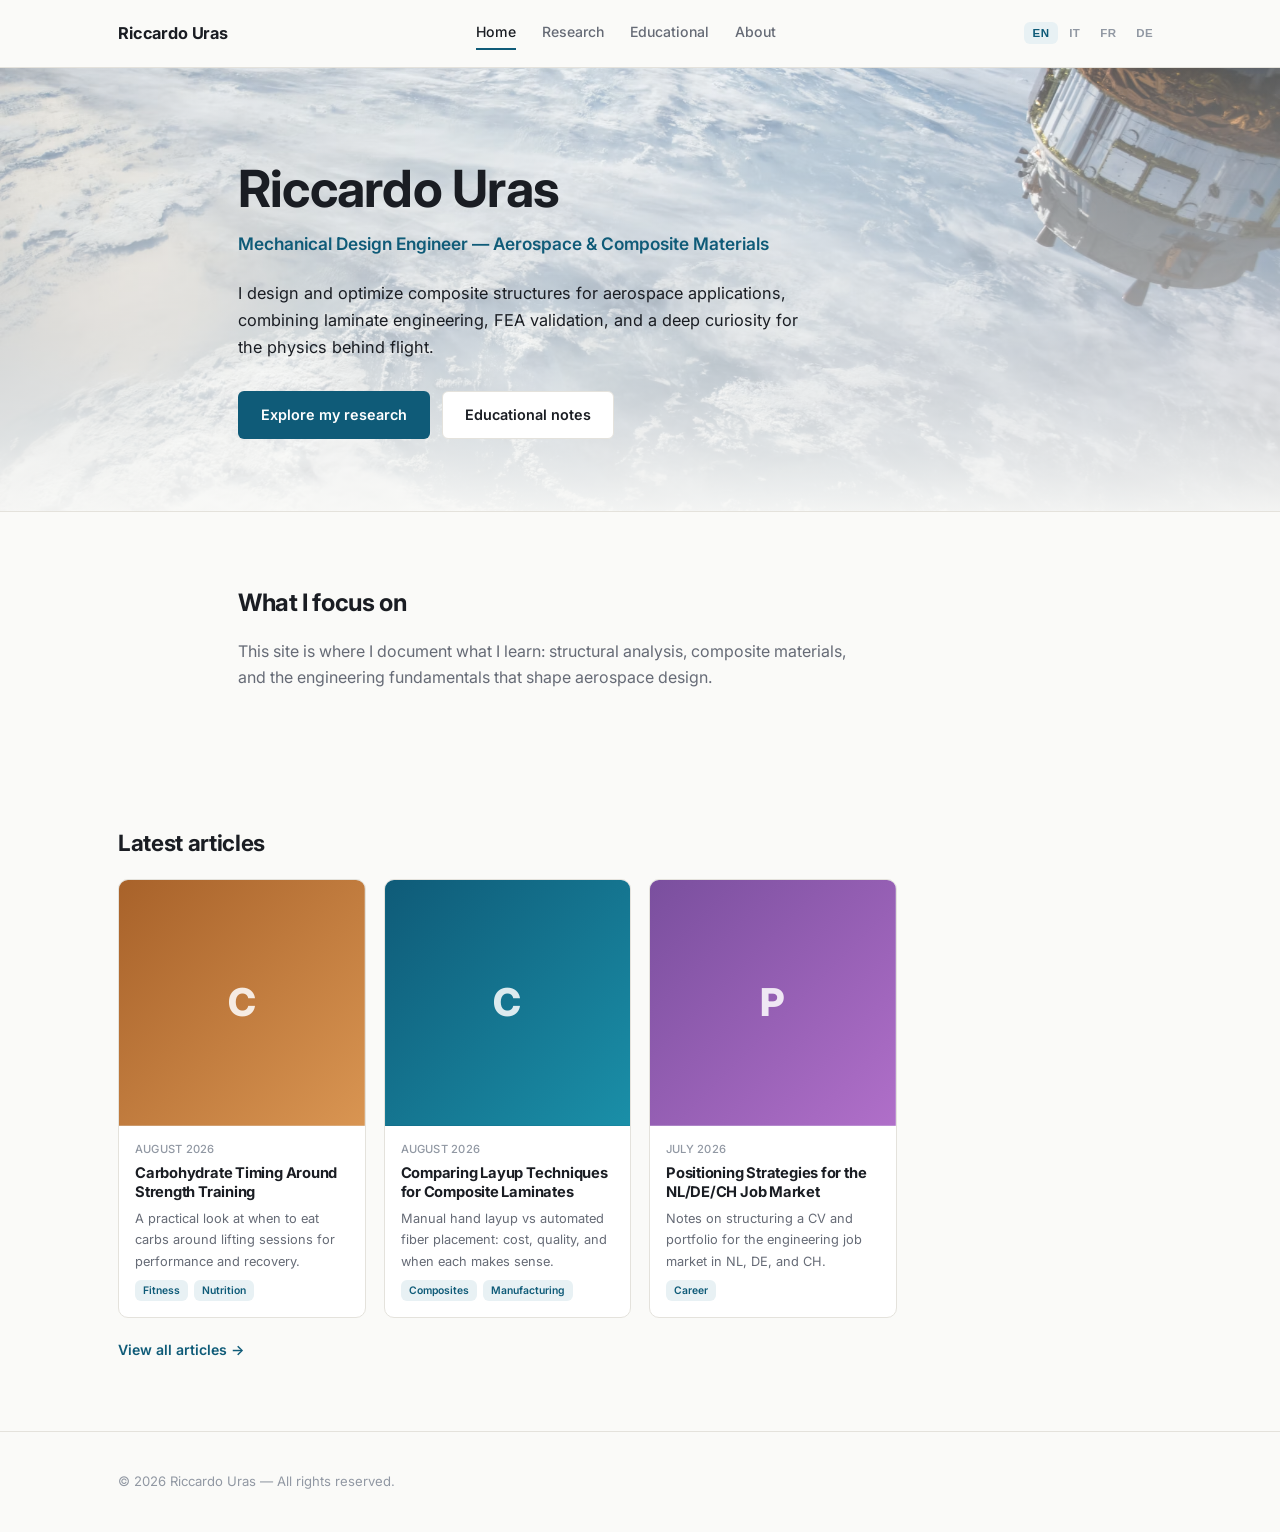
==== commit 457a2b94: "Update index.html" ====
--- a/index.html
+++ b/index.html
@@ -8,7 +8,7 @@
 <link rel="preconnect" href="https://fonts.googleapis.com">
 <link href="https://fonts.googleapis.com/css2?family=Inter:wght@400;500;600;700;800&display=swap" rel="stylesheet">
 <link rel="stylesheet" href="assets/css/style.css">
-<link rel="icon" href="data:,">
+<link rel="icon" type="image/png" href="favicon.png">
 </head>
 <body>
 <header class="site-header">
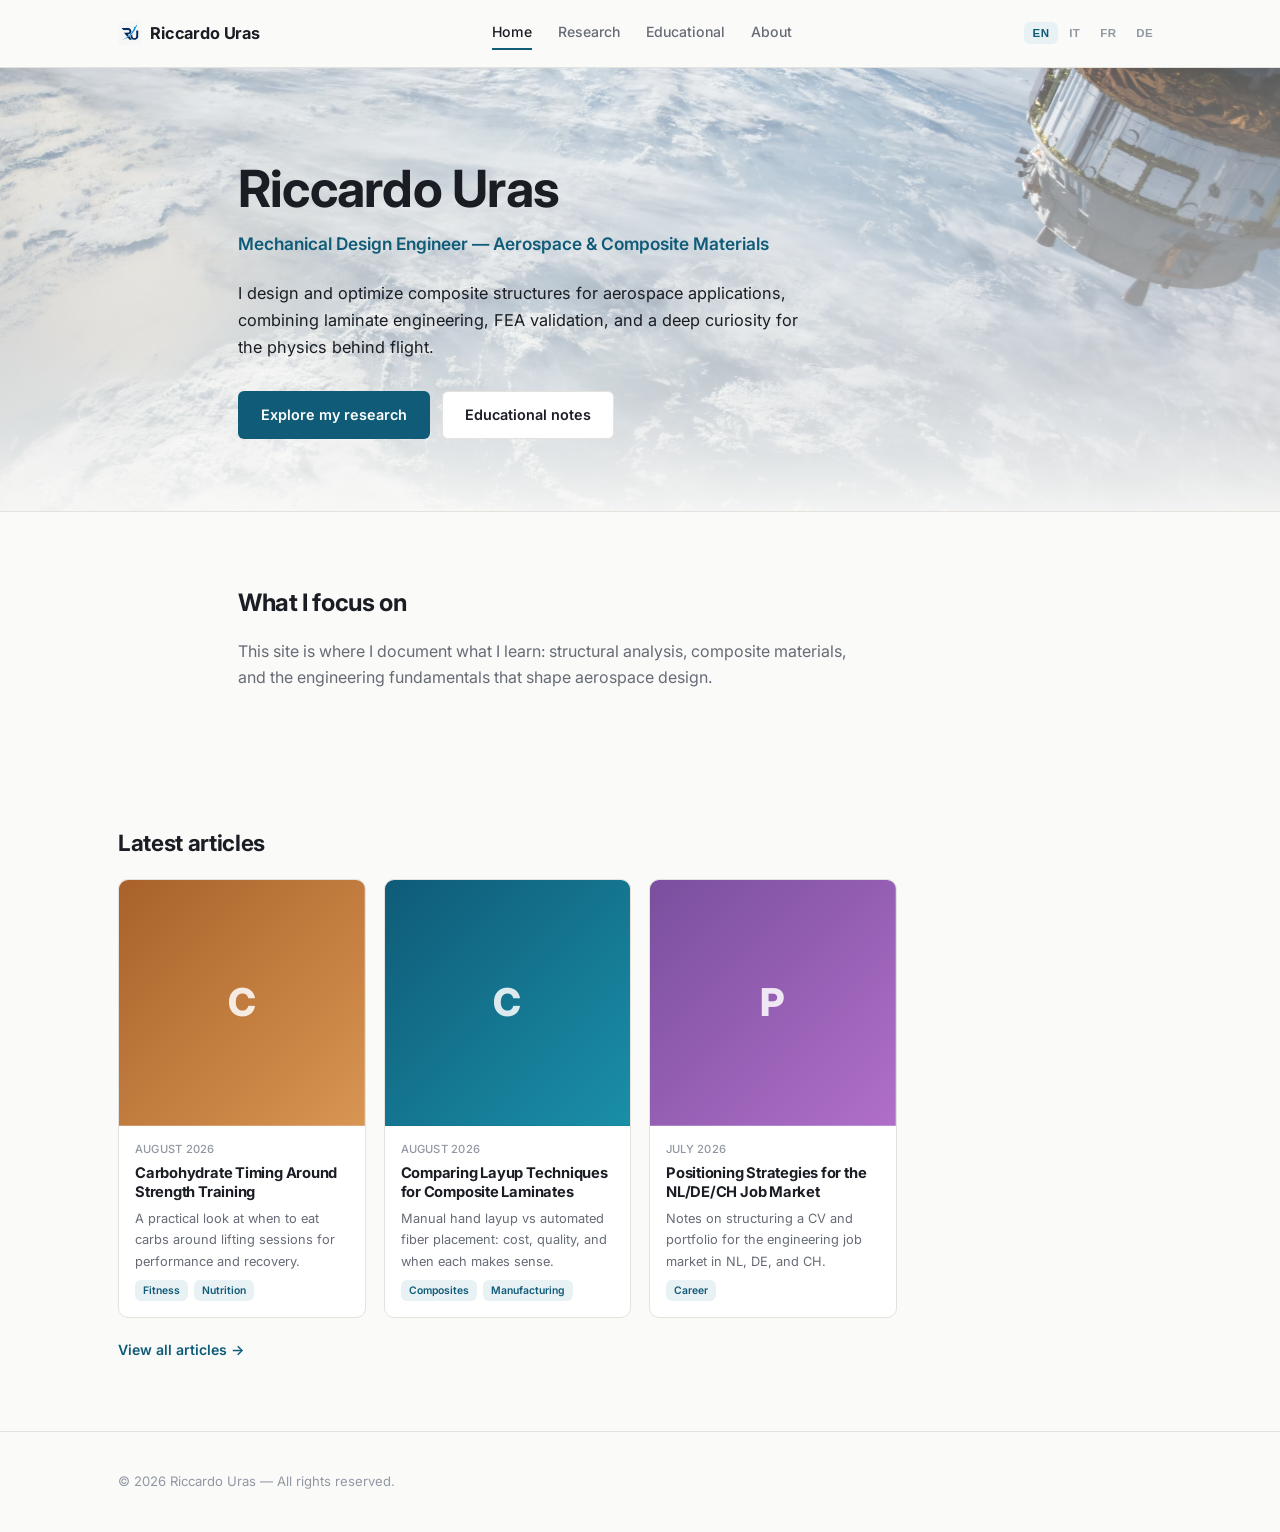
==== commit 2add8e03: "Update index.html" ====
--- a/index.html
+++ b/index.html
@@ -13,7 +13,7 @@
 <body>
 <header class="site-header">
   <div class="header-inner">
-    <a href="index.html" class="logo">Riccardo Uras</a>
+    <a href="index.html" class="logo"><img src="favicon.png" alt="" class="logo-icon">Riccardo Uras</a>
     <nav class="main-nav">
       <a href="index.html" data-i18n="nav_home" class="active">Home</a>
       <a href="research.html" data-i18n="nav_research">Research</a>
--- a/assets/css/style.css
+++ b/assets/css/style.css
@@ -36,7 +36,8 @@
 
 .site-header { border-bottom: 1px solid var(--border); position: sticky; top: 0; background: rgba(250,250,248,0.92); backdrop-filter: blur(10px); z-index: 30; }
 .header-inner { display: flex; justify-content: space-between; align-items: center; padding: 20px 28px; gap: 16px; flex-wrap: wrap; max-width: var(--maxw); margin: 0 auto; }
-.logo { font-weight: 700; font-size: 1.02rem; color: var(--text); letter-spacing: -0.01em; }
+.logo { font-weight: 700; font-size: 1.02rem; color: var(--text); letter-spacing: -0.01em; display: flex; align-items: center; gap: 8px; }
+.logo-icon { width: 24px; height: 24px; border-radius: 4px; object-fit: cover; }
 .logo:hover { color: var(--accent); }
 .header-right { display: flex; align-items: center; gap: 22px; }
 .main-nav { display: flex; align-items: center; }
